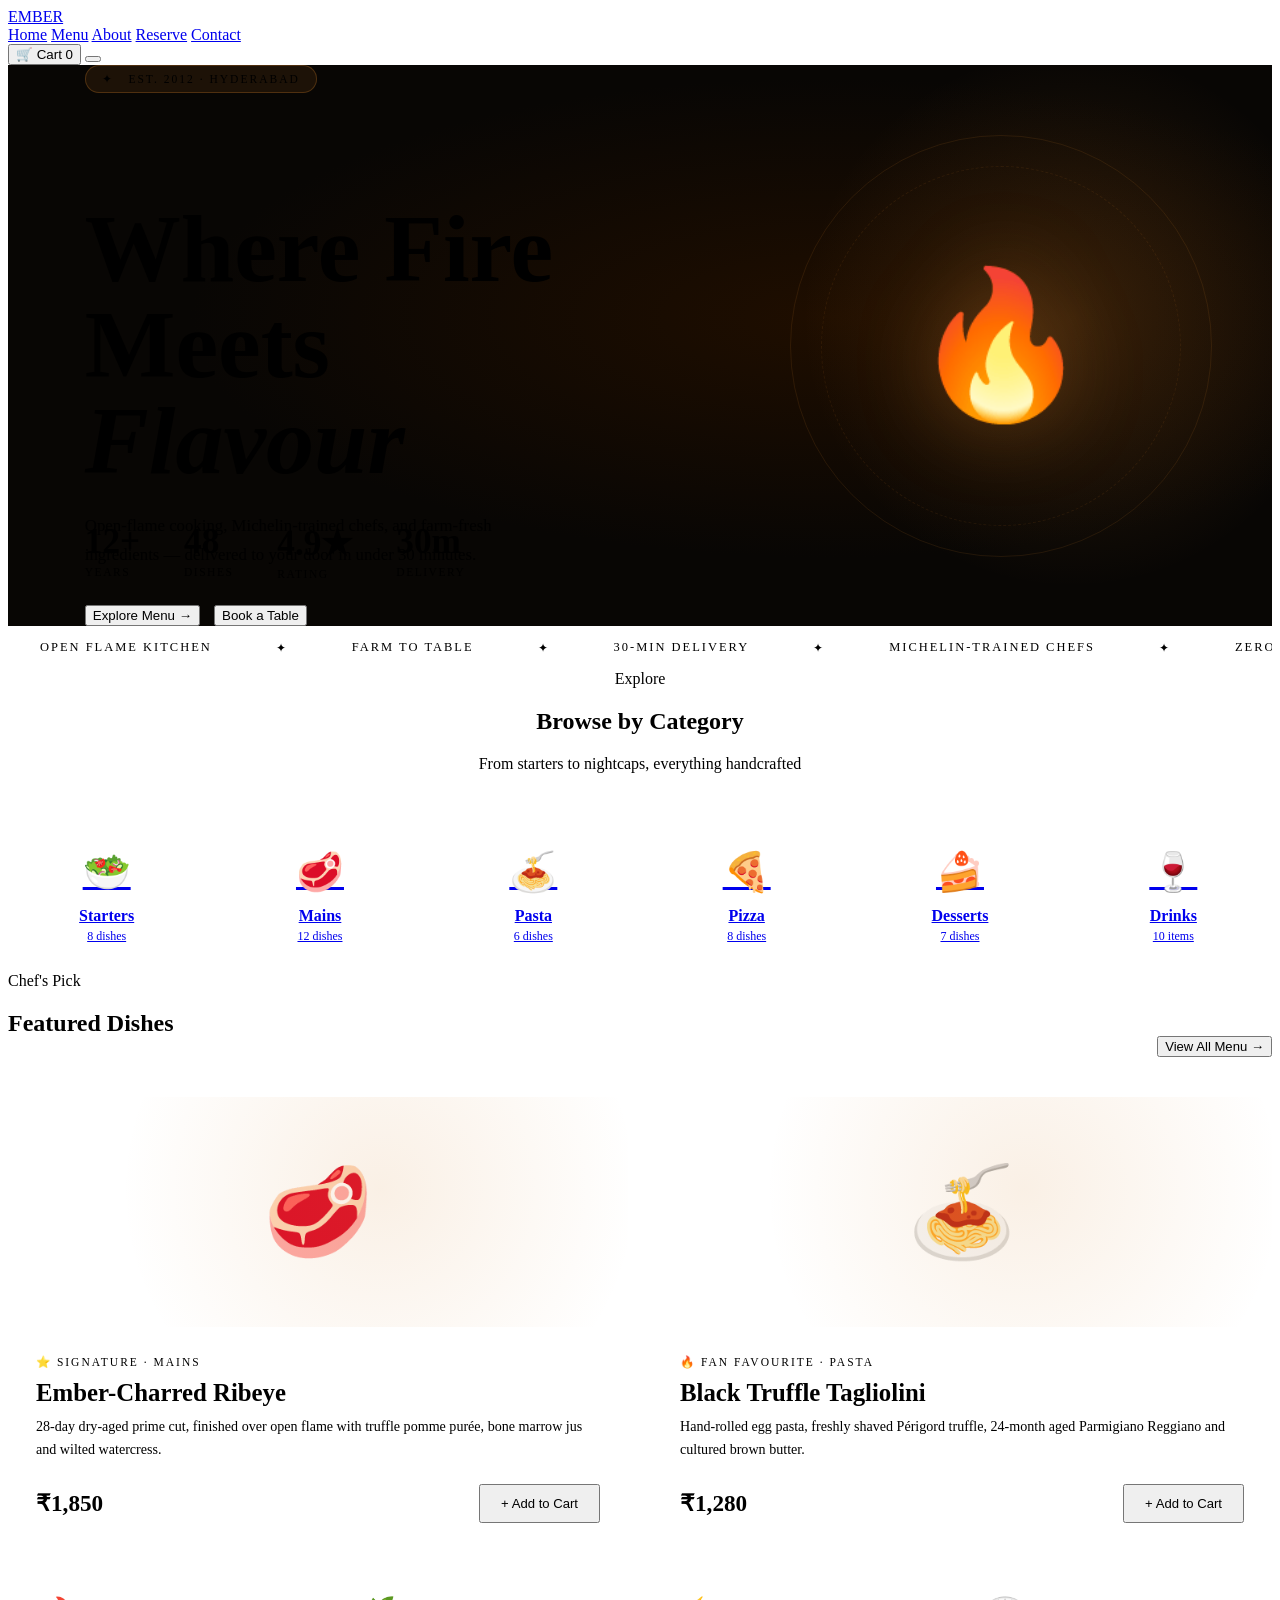
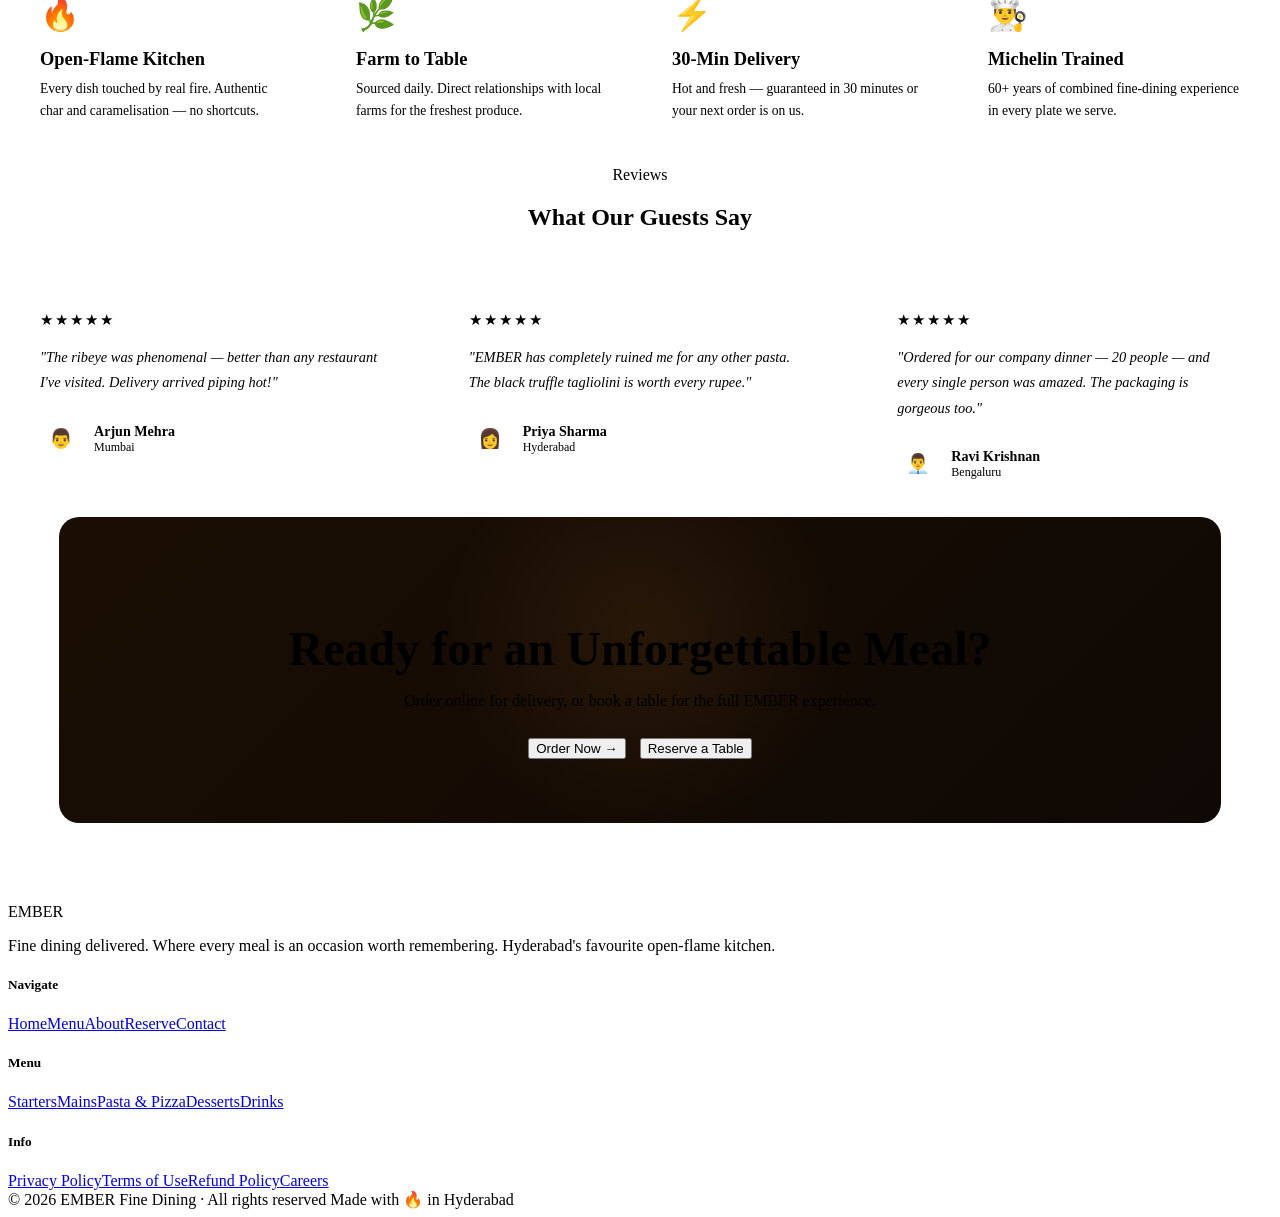
==== index.html @ 8a2ee0c1 "Create index.html" ====
<!DOCTYPE html>
<html lang="en">
<head>
<meta charset="UTF-8"><meta name="viewport" content="width=device-width,initial-scale=1">
<title>EMBER — Fine Dining & Delivery</title>
<link rel="stylesheet" href="style.css">
<style>
/* ── HERO ── */
.hero {
  position:relative; height:calc(100vh - var(--nav-h));
  display:flex; align-items:center;
  overflow:hidden;
  background: radial-gradient(ellipse at 65% 45%, #1f0e00 0%, #080604 55%);
}
.hero-glow {
  position:absolute; right:-80px; top:50%; transform:translateY(-55%);
  width:560px; height:560px; border-radius:50%;
  background: radial-gradient(circle, rgba(212,130,42,0.18) 0%, transparent 68%);
  pointer-events:none;
}
.hero-ring {
  position:absolute; right:60px; top:50%; transform:translateY(-50%);
  width:420px; height:420px; border-radius:50%;
  border:1px solid rgba(212,130,42,0.12);
  display:flex; align-items:center; justify-content:center;
}
.hero-ring::before {
  content:''; position:absolute; inset:30px; border-radius:50%;
  border:1px dashed rgba(212,130,42,0.1);
}
.hero-ring-inner { font-size:9rem; filter:drop-shadow(0 0 40px rgba(212,130,42,0.3)); }

.hero-content { position:relative; z-index:2; padding:0 clamp(24px,6vw,80px); max-width:680px; }
.hero-pill {
  display:inline-flex; align-items:center; gap:8px;
  background:rgba(212,130,42,0.1); border:1px solid rgba(212,130,42,0.28);
  color:var(--accent); padding:6px 16px; border-radius:50px;
  font-size:0.72rem; letter-spacing:2px; text-transform:uppercase; margin-bottom:28px;
}
.hero h1 {
  font-family:'Cormorant Garamond',serif;
  font-size:clamp(3.2rem,7.5vw,6rem); line-height:1.0; font-weight:700;
  margin-bottom:22px;
}
.hero h1 span { color:var(--accent); font-style:italic; }
.hero p { color:var(--muted); font-size:1.05rem; line-height:1.75; margin-bottom:36px; max-width:460px; }
.hero-cta { display:flex; gap:14px; flex-wrap:wrap; }

.hero-stats {
  position:absolute; bottom:44px; left:clamp(24px,6vw,80px);
  display:flex; gap:44px;
}
.stat-num { font-family:'Cormorant Garamond',serif; font-size:2.2rem; font-weight:700; color:var(--accent); display:block; }
.stat-label { font-size:0.72rem; color:var(--muted); letter-spacing:1.5px; text-transform:uppercase; }

/* ── MARQUEE ── */
.marquee-wrap { border-top:1px solid var(--border); border-bottom:1px solid var(--border); overflow:hidden; padding:14px 0; background:var(--surface); }
.marquee { display:flex; gap:0; white-space:nowrap; animation:marquee 22s linear infinite; }
.marquee span { padding:0 32px; color:var(--muted); font-size:0.78rem; letter-spacing:2px; text-transform:uppercase; }
.marquee span.dot { color:var(--accent); }
@keyframes marquee { from{transform:translateX(0)} to{transform:translateX(-50%)} }

/* ── CATEGORIES ── */
.cats-grid { display:grid; grid-template-columns:repeat(6,1fr); gap:16px; }
@media(max-width:900px){.cats-grid{grid-template-columns:repeat(3,1fr);}}
@media(max-width:500px){.cats-grid{grid-template-columns:repeat(2,1fr);}}
.cat-card {
  background:var(--surface); border:1px solid var(--border);
  border-radius:var(--radius); padding:28px 16px; text-align:center;
  cursor:pointer; transition:all .25s; position:relative; overflow:hidden;
}
.cat-card::after {
  content:''; position:absolute; inset:0;
  background:linear-gradient(135deg,rgba(212,130,42,0.07),transparent);
  opacity:0; transition:.25s;
}
.cat-card:hover { border-color:var(--accent); transform:translateY(-5px); box-shadow:var(--shadow); }
.cat-card:hover::after { opacity:1; }
.cat-emoji { font-size:2.4rem; margin-bottom:12px; display:block; }
.cat-name { font-family:'Cormorant Garamond',serif; font-weight:600; font-size:1rem; margin-bottom:4px; }
.cat-count { color:var(--muted); font-size:0.75rem; }

/* ── FEATURED ── */
.featured-grid { display:grid; grid-template-columns:1fr 1fr; gap:24px; }
@media(max-width:640px){.featured-grid{grid-template-columns:1fr;}}
.feat-card {
  background:var(--surface); border:1px solid var(--border); border-radius:16px;
  overflow:hidden; display:flex; flex-direction:column; transition:all .25s;
}
.feat-card:hover { box-shadow:var(--shadow); transform:translateY(-5px); border-color:rgba(212,130,42,0.35); }
.feat-img {
  height:230px; display:flex; align-items:center; justify-content:center;
  font-size:5.5rem; background:var(--surface2);
  border-bottom:1px solid var(--border); position:relative;
}
.feat-img-glow {
  position:absolute; inset:0;
  background:radial-gradient(circle at 60% 40%, rgba(212,130,42,0.12) 0%, transparent 65%);
}
.feat-body { padding:28px; flex:1; display:flex; flex-direction:column; }
.feat-cat { font-size:0.72rem; letter-spacing:2px; text-transform:uppercase; color:var(--accent); margin-bottom:10px; }
.feat-name { font-family:'Cormorant Garamond',serif; font-size:1.55rem; font-weight:700; margin-bottom:8px; }
.feat-desc { color:var(--muted); font-size:0.88rem; line-height:1.65; flex:1; margin-bottom:22px; }
.feat-foot { display:flex; align-items:center; justify-content:space-between; }
.feat-price { font-family:'Cormorant Garamond',serif; font-size:1.45rem; font-weight:700; color:var(--accent); }

/* ── WHY ── */
.why-bg { background:var(--surface); border-top:1px solid var(--border); border-bottom:1px solid var(--border); }
.why-grid { display:grid; grid-template-columns:repeat(4,1fr); gap:0; }
@media(max-width:768px){.why-grid{grid-template-columns:1fr 1fr;}}
.why-item {
  padding:44px 32px; border-right:1px solid var(--border);
  transition:background .2s;
}
.why-item:last-child { border-right:none; }
.why-item:hover { background:var(--surface2); }
.why-icon { font-size:2rem; margin-bottom:16px; }
.why-title { font-family:'Cormorant Garamond',serif; font-size:1.15rem; font-weight:700; margin-bottom:8px; }
.why-desc { color:var(--muted); font-size:0.85rem; line-height:1.65; }

/* ── TESTIMONIALS ── */
.testi-grid { display:grid; grid-template-columns:repeat(3,1fr); gap:22px; }
@media(max-width:768px){.testi-grid{grid-template-columns:1fr;}}
.testi-card {
  background:var(--surface); border:1px solid var(--border);
  border-radius:var(--radius); padding:32px;
}
.testi-stars { color:var(--gold); font-size:0.95rem; margin-bottom:16px; letter-spacing:2px; }
.testi-quote { color:var(--muted); font-size:0.9rem; line-height:1.75; margin-bottom:22px; font-style:italic; }
.testi-author { display:flex; align-items:center; gap:12px; }
.testi-av { width:42px; height:42px; border-radius:50%; background:var(--surface2); border:1px solid var(--border); display:flex; align-items:center; justify-content:center; font-size:1.2rem; flex-shrink:0; }
.testi-name { font-weight:600; font-size:0.88rem; }
.testi-city { color:var(--muted); font-size:0.75rem; }

/* ── CTA BAND ── */
.cta-band {
  background:linear-gradient(135deg, #1a0e04 0%, #0f0804 100%);
  border:1px solid var(--border); border-radius:20px; margin:0 clamp(16px,4vw,64px) 80px;
  padding:64px 48px; text-align:center; position:relative; overflow:hidden;
}
.cta-band::before {
  content:''; position:absolute; top:-80px; left:50%; transform:translateX(-50%);
  width:400px; height:400px; border-radius:50%;
  background:radial-gradient(circle, rgba(212,130,42,0.1) 0%, transparent 70%);
}
.cta-band h2 { font-family:'Cormorant Garamond',serif; font-size:clamp(1.8rem,4vw,3rem); font-weight:700; margin-bottom:14px; position:relative; }
.cta-band p { color:var(--muted); margin-bottom:28px; font-size:1rem; position:relative; }
</style>
</head>
<body>

<!-- NAV -->
<nav>
  <a class="nav-logo" href="index.html">EMBER</a>
  <div class="nav-center" id="navCenter">
    <a href="index.html">Home</a>
    <a href="menu.html">Menu</a>
    <a href="about.html">About</a>
    <a href="reservations.html">Reserve</a>
    <a href="contact.html">Contact</a>
  </div>
  <div class="nav-right">
    <a href="cart.html"><button class="btn-cart">🛒 Cart <span class="cart-badge">0</span></button></a>
    <button class="hamburger" id="hamburger"><span></span><span></span><span></span></button>
  </div>
</nav>

<div class="page-body">

<!-- HERO -->
<section class="hero">
  <div class="hero-glow"></div>
  <div class="hero-ring"><div class="hero-ring-inner">🔥</div></div>
  <div class="hero-content">
    <div class="hero-pill fade-up">✦ &nbsp; Est. 2012 · Hyderabad</div>
    <h1 class="fade-up delay-1">Where Fire Meets<br><span>Flavour</span></h1>
    <p class="fade-up delay-2">Open-flame cooking, Michelin-trained chefs, and farm-fresh ingredients — delivered to your door in under 30 minutes.</p>
    <div class="hero-cta fade-up delay-3">
      <a href="menu.html"><button class="btn btn-primary">Explore Menu →</button></a>
      <a href="reservations.html"><button class="btn btn-outline">Book a Table</button></a>
    </div>
  </div>
  <div class="hero-stats fade-up delay-4">
    <div><span class="stat-num">12+</span><span class="stat-label">Years</span></div>
    <div><span class="stat-num">48</span><span class="stat-label">Dishes</span></div>
    <div><span class="stat-num">4.9★</span><span class="stat-label">Rating</span></div>
    <div><span class="stat-num">30m</span><span class="stat-label">Delivery</span></div>
  </div>
</section>

<!-- MARQUEE -->
<div class="marquee-wrap">
  <div class="marquee">
    <span>Open Flame Kitchen</span><span class="dot">✦</span>
    <span>Farm to Table</span><span class="dot">✦</span>
    <span>30-Min Delivery</span><span class="dot">✦</span>
    <span>Michelin-Trained Chefs</span><span class="dot">✦</span>
    <span>Zero Food Waste</span><span class="dot">✦</span>
    <span>Fresh Daily</span><span class="dot">✦</span>
    <span>Open Flame Kitchen</span><span class="dot">✦</span>
    <span>Farm to Table</span><span class="dot">✦</span>
    <span>30-Min Delivery</span><span class="dot">✦</span>
    <span>Michelin-Trained Chefs</span><span class="dot">✦</span>
    <span>Zero Food Waste</span><span class="dot">✦</span>
    <span>Fresh Daily</span><span class="dot">✦</span>
  </div>
</div>

<!-- CATEGORIES -->
<section class="section">
  <div class="container">
    <div style="text-align:center;margin-bottom:48px;">
      <div class="section-label">Explore</div>
      <h2 class="section-title">Browse by Category</h2>
      <p class="section-sub">From starters to nightcaps, everything handcrafted</p>
    </div>
    <div class="cats-grid">
      <a href="menu.html?cat=starters"><div class="cat-card"><span class="cat-emoji">🥗</span><div class="cat-name">Starters</div><div class="cat-count">8 dishes</div></div></a>
      <a href="menu.html?cat=mains"><div class="cat-card"><span class="cat-emoji">🥩</span><div class="cat-name">Mains</div><div class="cat-count">12 dishes</div></div></a>
      <a href="menu.html?cat=pasta"><div class="cat-card"><span class="cat-emoji">🍝</span><div class="cat-name">Pasta</div><div class="cat-count">6 dishes</div></div></a>
      <a href="menu.html?cat=pizza"><div class="cat-card"><span class="cat-emoji">🍕</span><div class="cat-name">Pizza</div><div class="cat-count">8 dishes</div></div></a>
      <a href="menu.html?cat=desserts"><div class="cat-card"><span class="cat-emoji">🍰</span><div class="cat-name">Desserts</div><div class="cat-count">7 dishes</div></div></a>
      <a href="menu.html?cat=drinks"><div class="cat-card"><span class="cat-emoji">🍷</span><div class="cat-name">Drinks</div><div class="cat-count">10 items</div></div></a>
    </div>
  </div>
</section>

<!-- FEATURED -->
<section class="section" style="padding-top:0">
  <div class="container">
    <div style="display:flex;align-items:flex-end;justify-content:space-between;margin-bottom:40px;flex-wrap:wrap;gap:12px;">
      <div>
        <div class="section-label">Chef's Pick</div>
        <h2 class="section-title">Featured Dishes</h2>
      </div>
      <a href="menu.html"><button class="btn btn-outline" style="font-size:0.82rem;">View All Menu →</button></a>
    </div>
    <div class="featured-grid">
      <div class="feat-card">
        <div class="feat-img"><div class="feat-img-glow"></div>🥩</div>
        <div class="feat-body">
          <div class="feat-cat">⭐ Signature · Mains</div>
          <div class="feat-name">Ember-Charred Ribeye</div>
          <div class="feat-desc">28-day dry-aged prime cut, finished over open flame with truffle pomme purée, bone marrow jus and wilted watercress.</div>
          <div class="feat-foot">
            <div class="feat-price">₹1,850</div>
            <button class="btn btn-primary" style="padding:10px 20px;font-size:0.82rem;" onclick="addToCart({id:1,name:'Ember-Charred Ribeye',price:1850,emoji:'🥩',desc:'28-day dry-aged prime cut'})">+ Add to Cart</button>
          </div>
        </div>
      </div>
      <div class="feat-card">
        <div class="feat-img"><div class="feat-img-glow"></div>🍝</div>
        <div class="feat-body">
          <div class="feat-cat">🔥 Fan Favourite · Pasta</div>
          <div class="feat-name">Black Truffle Tagliolini</div>
          <div class="feat-desc">Hand-rolled egg pasta, freshly shaved Périgord truffle, 24-month aged Parmigiano Reggiano and cultured brown butter.</div>
          <div class="feat-foot">
            <div class="feat-price">₹1,280</div>
            <button class="btn btn-primary" style="padding:10px 20px;font-size:0.82rem;" onclick="addToCart({id:2,name:'Black Truffle Tagliolini',price:1280,emoji:'🍝',desc:'Hand-rolled egg pasta, black truffle'})">+ Add to Cart</button>
          </div>
        </div>
      </div>
    </div>
  </div>
</section>

<!-- WHY -->
<div class="why-bg section-sm">
  <div class="container">
    <div class="why-grid">
      <div class="why-item"><div class="why-icon">🔥</div><div class="why-title">Open-Flame Kitchen</div><div class="why-desc">Every dish touched by real fire. Authentic char and caramelisation — no shortcuts.</div></div>
      <div class="why-item"><div class="why-icon">🌿</div><div class="why-title">Farm to Table</div><div class="why-desc">Sourced daily. Direct relationships with local farms for the freshest produce.</div></div>
      <div class="why-item"><div class="why-icon">⚡</div><div class="why-title">30-Min Delivery</div><div class="why-desc">Hot and fresh — guaranteed in 30 minutes or your next order is on us.</div></div>
      <div class="why-item"><div class="why-icon">👨‍🍳</div><div class="why-title">Michelin Trained</div><div class="why-desc">60+ years of combined fine-dining experience in every plate we serve.</div></div>
    </div>
  </div>
</div>

<!-- TESTIMONIALS -->
<section class="section">
  <div class="container">
    <div style="text-align:center;margin-bottom:48px;">
      <div class="section-label">Reviews</div>
      <h2 class="section-title">What Our Guests Say</h2>
    </div>
    <div class="testi-grid">
      <div class="testi-card"><div class="testi-stars">★★★★★</div><div class="testi-quote">"The ribeye was phenomenal — better than any restaurant I've visited. Delivery arrived piping hot!"</div><div class="testi-author"><div class="testi-av">👨</div><div><div class="testi-name">Arjun Mehra</div><div class="testi-city">Mumbai</div></div></div></div>
      <div class="testi-card"><div class="testi-stars">★★★★★</div><div class="testi-quote">"EMBER has completely ruined me for any other pasta. The black truffle tagliolini is worth every rupee."</div><div class="testi-author"><div class="testi-av">👩</div><div><div class="testi-name">Priya Sharma</div><div class="testi-city">Hyderabad</div></div></div></div>
      <div class="testi-card"><div class="testi-stars">★★★★★</div><div class="testi-quote">"Ordered for our company dinner — 20 people — and every single person was amazed. The packaging is gorgeous too."</div><div class="testi-author"><div class="testi-av">👨‍💼</div><div><div class="testi-name">Ravi Krishnan</div><div class="testi-city">Bengaluru</div></div></div></div>
    </div>
  </div>
</section>

<!-- CTA BAND -->
<div class="cta-band">
  <h2>Ready for an Unforgettable Meal?</h2>
  <p>Order online for delivery, or book a table for the full EMBER experience.</p>
  <div style="display:flex;gap:14px;justify-content:center;flex-wrap:wrap;position:relative;">
    <a href="menu.html"><button class="btn btn-primary">Order Now →</button></a>
    <a href="reservations.html"><button class="btn btn-outline">Reserve a Table</button></a>
  </div>
</div>

<!-- FOOTER -->
<footer>
  <div class="footer-grid">
    <div class="footer-brand">
      <span class="footer-brand-logo">EMBER</span>
      <p>Fine dining delivered. Where every meal is an occasion worth remembering. Hyderabad's favourite open-flame kitchen.</p>
    </div>
    <div class="footer-col">
      <h5>Navigate</h5>
      <a href="index.html">Home</a><a href="menu.html">Menu</a><a href="about.html">About</a><a href="reservations.html">Reserve</a><a href="contact.html">Contact</a>
    </div>
    <div class="footer-col">
      <h5>Menu</h5>
      <a href="menu.html?cat=starters">Starters</a><a href="menu.html?cat=mains">Mains</a><a href="menu.html?cat=pasta">Pasta & Pizza</a><a href="menu.html?cat=desserts">Desserts</a><a href="menu.html?cat=drinks">Drinks</a>
    </div>
    <div class="footer-col">
      <h5>Info</h5>
      <a href="#">Privacy Policy</a><a href="#">Terms of Use</a><a href="#">Refund Policy</a><a href="#">Careers</a>
    </div>
  </div>
  <div class="footer-bottom">
    <span>© 2026 EMBER Fine Dining · All rights reserved</span>
    <span>Made with 🔥 in Hyderabad</span>
  </div>
</footer>

</div>
<div id="toast"></div>
<script src="app.js"></script>
</body>
</html>
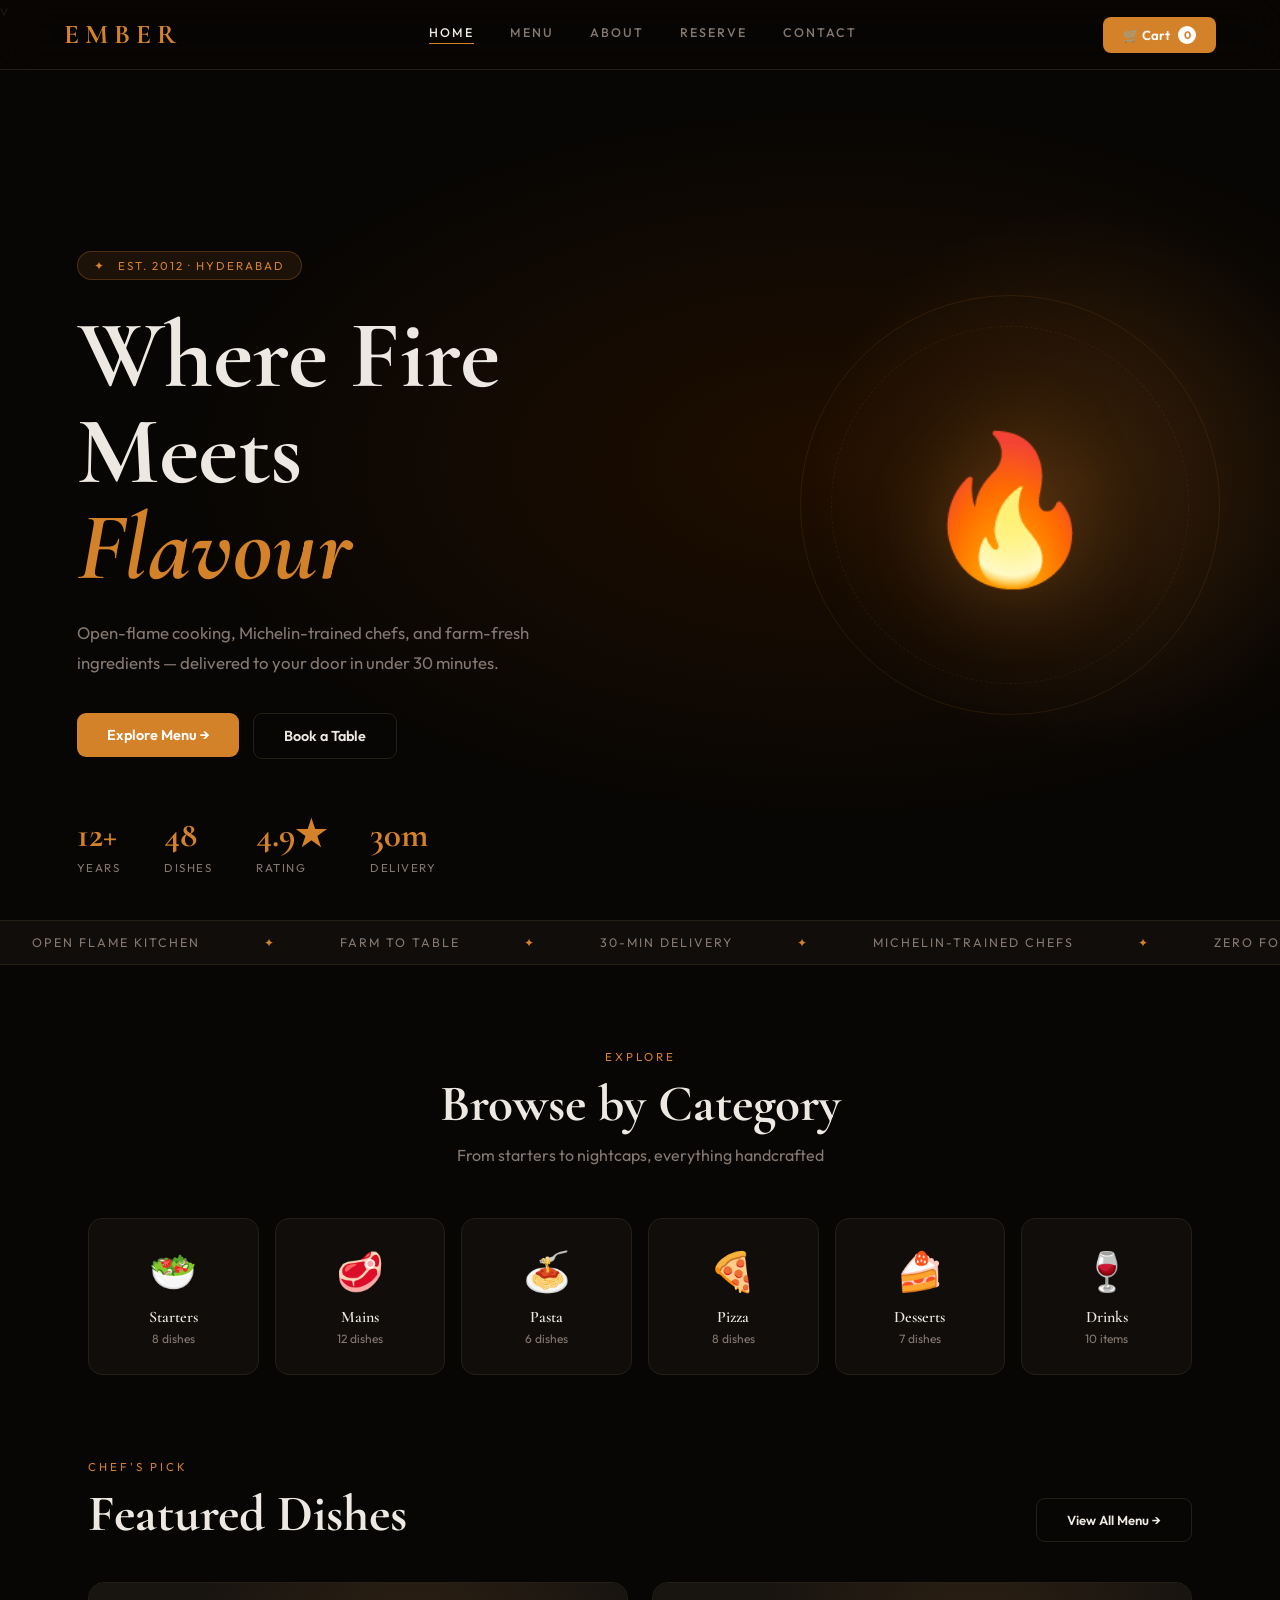
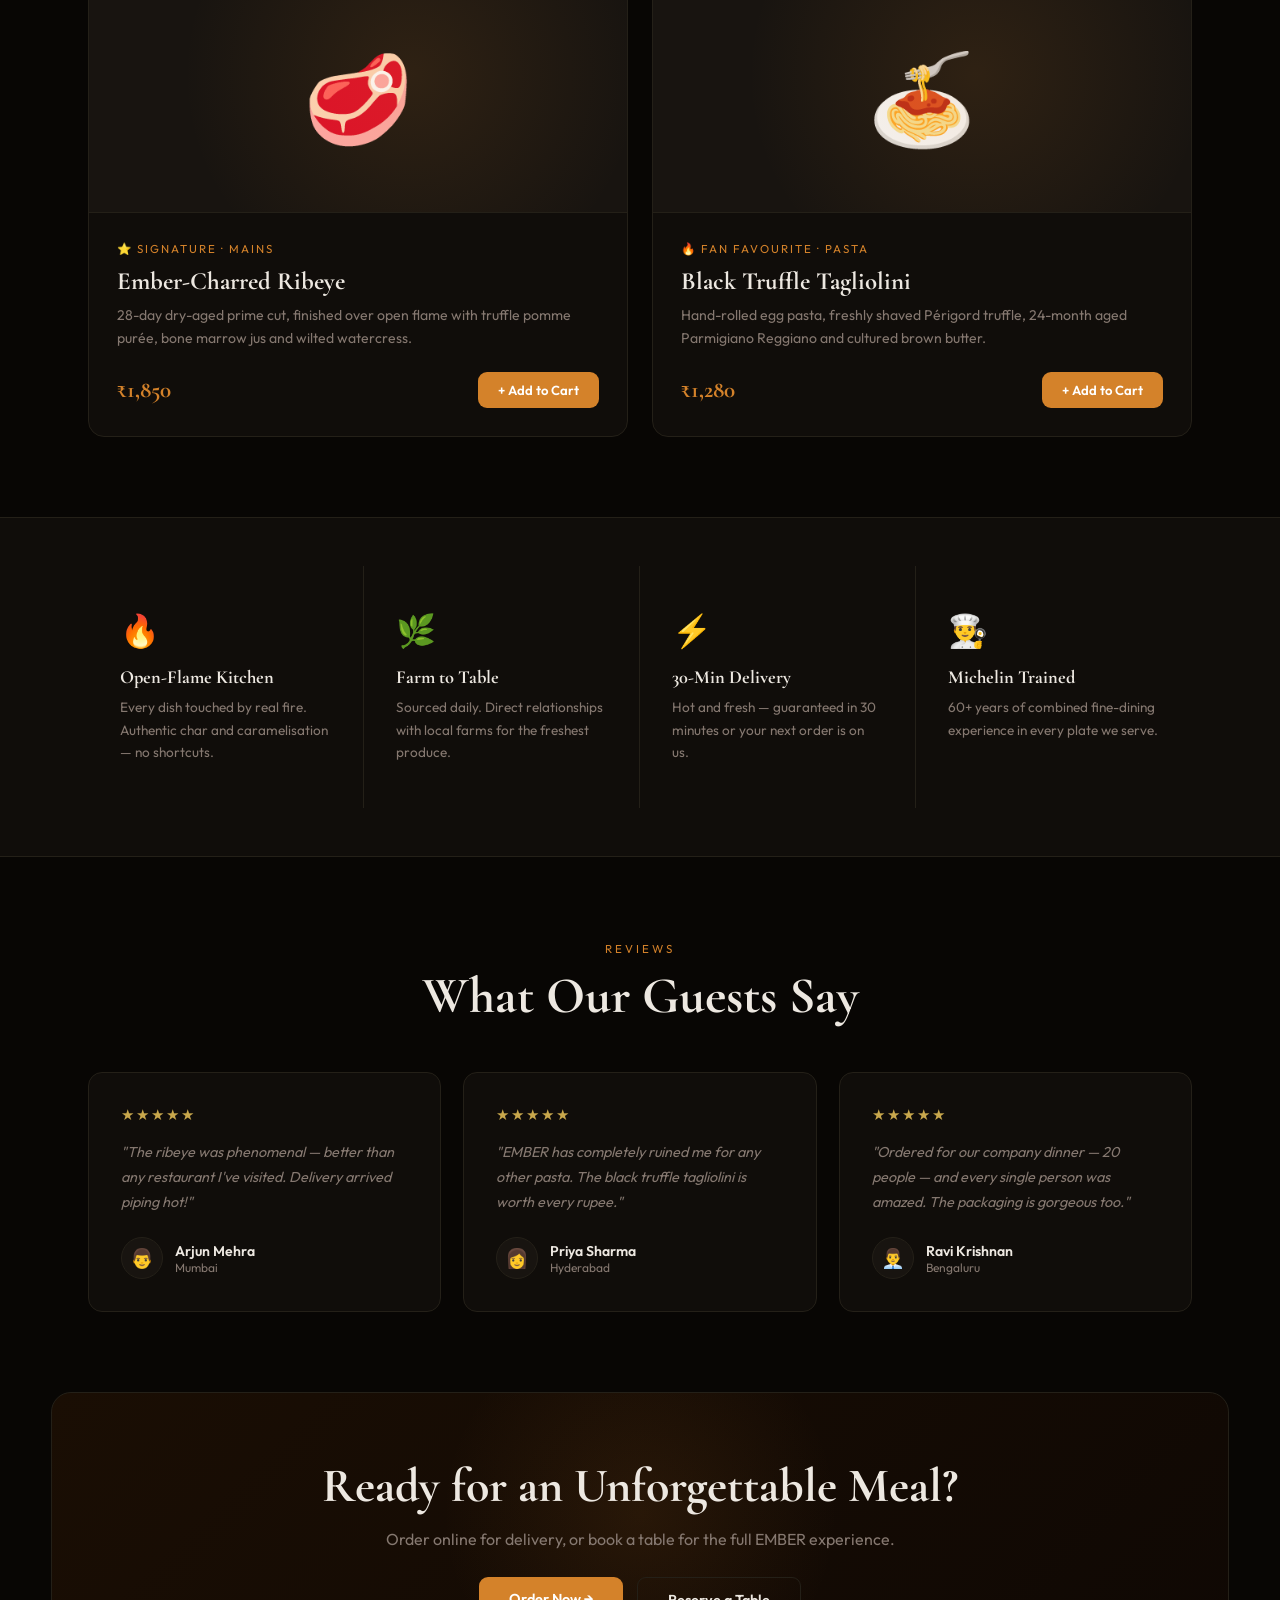
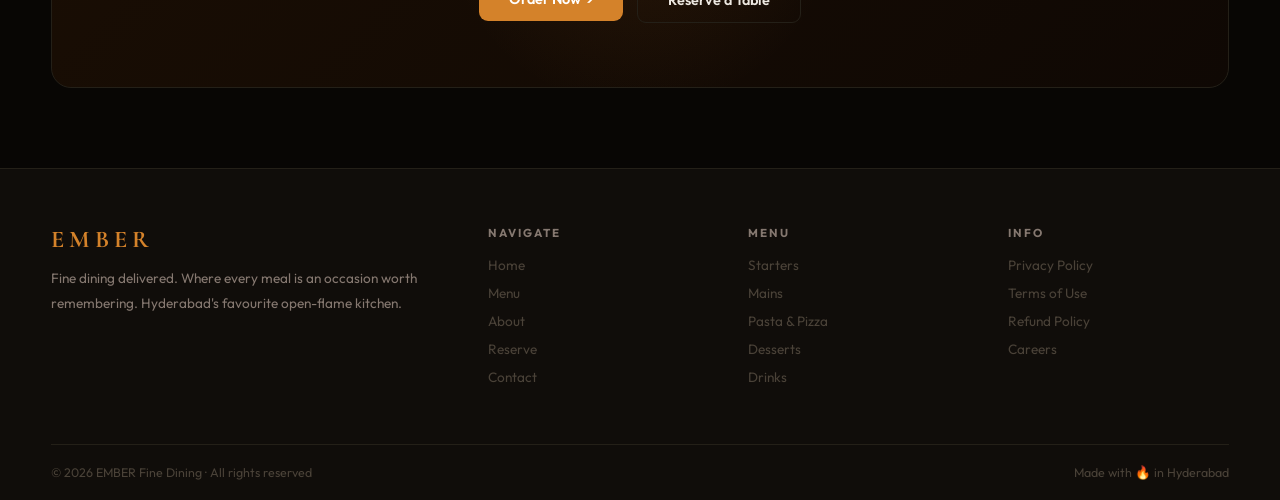
==== commit 06ec612f: "Update index.html" ====
--- a/index.html
+++ b/index.html
@@ -1,6 +1,13 @@
 <!DOCTYPE html>
 <html lang="en">
 <head>
+  <!-- Google Tag Manager -->
+<script>(function(w,d,s,l,i){w[l]=w[l]||[];w[l].push({'gtm.start':
+new Date().getTime(),event:'gtm.js'});var f=d.getElementsByTagName(s)[0],
+j=d.createElement(s),dl=l!='dataLayer'?'&l='+l:'';j.async=true;j.src=
+'https://www.googletagmanager.com/gtm.js?id='+i+dl;f.parentNode.insertBefore(j,f);
+})(window,document,'script','dataLayer','GTM-TTHWMVHZ');</script>
+<!-- End Google Tag Manager -->
 <meta charset="UTF-8"><meta name="viewport" content="width=device-width,initial-scale=1">
 <title>EMBER — Fine Dining & Delivery</title>
 <link rel="stylesheet" href="style.css">
@@ -148,6 +155,10 @@
 </style>
 </head>
 <body>
+  v<!-- Google Tag Manager (noscript) -->
+<noscript><iframe src="https://www.googletagmanager.com/ns.html?id=GTM-TTHWMVHZ"
+height="0" width="0" style="display:none;visibility:hidden"></iframe></noscript>
+<!-- End Google Tag Manager (noscript) -->
 
 <!-- NAV -->
 <nav>
--- a/style.css
+++ b/style.css
@@ -0,0 +1,218 @@
+@import url('https://fonts.googleapis.com/css2?family=Cormorant+Garamond:ital,wght@0,400;0,600;0,700;1,400;1,600&family=Outfit:wght@300;400;500;600&display=swap');
+
+:root {
+  --bg: #080604;
+  --surface: #100d0a;
+  --surface2: #181410;
+  --border: #242018;
+  --accent: #d4822a;
+  --accent2: #b86820;
+  --gold: #c9a84c;
+  --text: #ede8e1;
+  --muted: #857870;
+  --dim: #4a4238;
+  --green: #4a8c5c;
+  --red: #c94040;
+  --radius: 14px;
+  --shadow: 0 12px 40px rgba(0,0,0,0.6);
+  --nav-h: 70px;
+}
+
+*, *::before, *::after { margin:0; padding:0; box-sizing:border-box; }
+html { scroll-behavior:smooth; font-size:16px; }
+
+body {
+  font-family: 'Outfit', sans-serif;
+  background: var(--bg);
+  color: var(--text);
+  min-height: 100vh;
+  overflow-x: hidden;
+  -webkit-font-smoothing: antialiased;
+}
+
+a { text-decoration:none; color:inherit; }
+button { font-family:'Outfit',sans-serif; cursor:pointer; }
+input, select, textarea { font-family:'Outfit',sans-serif; }
+
+/* ── SCROLLBAR ── */
+::-webkit-scrollbar { width:5px; }
+::-webkit-scrollbar-track { background:var(--bg); }
+::-webkit-scrollbar-thumb { background:var(--border); border-radius:3px; }
+
+/* ── NAV ── */
+nav {
+  position:fixed; top:0; left:0; right:0; z-index:900;
+  height: var(--nav-h);
+  display:flex; align-items:center; justify-content:space-between;
+  padding: 0 clamp(16px,5vw,64px);
+  background: rgba(8,6,4,0.88);
+  backdrop-filter: blur(20px);
+  border-bottom: 1px solid var(--border);
+}
+.nav-logo {
+  font-family:'Cormorant Garamond',serif;
+  font-size:1.7rem; font-weight:700; letter-spacing:6px;
+  color:var(--accent); text-transform:uppercase;
+}
+.nav-center { display:flex; gap:36px; }
+.nav-center a {
+  font-size:0.78rem; font-weight:500;
+  letter-spacing:2px; text-transform:uppercase;
+  color:var(--muted); transition:color .2s;
+  position:relative; padding-bottom:4px;
+}
+.nav-center a::after {
+  content:''; position:absolute; bottom:0; left:0; right:0;
+  height:1px; background:var(--accent);
+  transform:scaleX(0); transition:transform .25s;
+}
+.nav-center a:hover, .nav-center a.active { color:var(--text); }
+.nav-center a:hover::after, .nav-center a.active::after { transform:scaleX(1); }
+.nav-right { display:flex; gap:14px; align-items:center; }
+
+.btn-cart {
+  display:flex; align-items:center; gap:8px;
+  background:var(--accent); color:#fff;
+  padding:9px 20px; border-radius:8px; border:none;
+  font-size:0.82rem; font-weight:600; transition:background .2s;
+}
+.btn-cart:hover { background:var(--accent2); }
+.cart-badge {
+  background:#fff; color:var(--accent);
+  border-radius:50%; width:18px; height:18px;
+  font-size:0.68rem; font-weight:700;
+  display:flex; align-items:center; justify-content:center;
+}
+
+.hamburger { display:none; flex-direction:column; gap:5px; background:none; border:none; padding:4px; }
+.hamburger span { width:22px; height:2px; background:var(--text); border-radius:2px; display:block; transition:.3s; }
+
+/* ── LAYOUT ── */
+.page-body { padding-top: var(--nav-h); }
+
+.container { max-width:1200px; margin:0 auto; padding:0 clamp(16px,4vw,48px); }
+
+.section { padding:80px 0; }
+.section-sm { padding:48px 0; }
+
+.section-label {
+  display:inline-block; color:var(--accent);
+  font-size:0.72rem; letter-spacing:3px; text-transform:uppercase;
+  margin-bottom:12px;
+}
+.section-title {
+  font-family:'Cormorant Garamond',serif;
+  font-size:clamp(2rem,4vw,3.2rem); font-weight:700; line-height:1.1;
+}
+.section-sub { color:var(--muted); font-size:1rem; line-height:1.7; margin-top:10px; }
+
+/* ── BUTTONS ── */
+.btn {
+  display:inline-flex; align-items:center; gap:8px;
+  padding:13px 30px; border-radius:9px; border:none;
+  font-size:0.9rem; font-weight:600; transition:all .2s;
+}
+.btn-primary { background:var(--accent); color:#fff; }
+.btn-primary:hover { background:var(--accent2); transform:translateY(-2px); }
+.btn-outline { background:transparent; color:var(--text); border:1px solid var(--border); }
+.btn-outline:hover { border-color:var(--muted); background:var(--surface); }
+
+/* ── CARD ── */
+.card {
+  background:var(--surface); border:1px solid var(--border);
+  border-radius:var(--radius); overflow:hidden;
+  transition:box-shadow .2s, transform .2s, border-color .2s;
+}
+.card:hover { box-shadow:var(--shadow); transform:translateY(-4px); border-color:rgba(212,130,42,0.35); }
+
+/* ── BADGE ── */
+.badge {
+  display:inline-flex; align-items:center; gap:4px;
+  padding:3px 10px; border-radius:50px;
+  font-size:0.68rem; font-weight:600; letter-spacing:0.5px; text-transform:uppercase;
+}
+.badge-hot { background:rgba(212,130,42,0.15); color:var(--accent); border:1px solid rgba(212,130,42,0.35); }
+.badge-new { background:rgba(74,140,92,0.15); color:var(--green); border:1px solid rgba(74,140,92,0.35); }
+.badge-spicy { background:rgba(201,64,64,0.15); color:var(--red); border:1px solid rgba(201,64,64,0.35); }
+
+/* ── FORM ── */
+.form-group { margin-bottom:18px; }
+.form-label { display:block; font-size:0.78rem; color:var(--muted); margin-bottom:7px; letter-spacing:.5px; text-transform:uppercase; }
+.form-input {
+  width:100%; padding:12px 16px; border-radius:9px;
+  border:1px solid var(--border); background:var(--surface2);
+  color:var(--text); font-size:0.92rem; outline:none; transition:border-color .2s;
+}
+.form-input:focus { border-color:var(--accent); }
+textarea.form-input { resize:vertical; min-height:130px; }
+select.form-input { cursor:pointer; }
+
+/* ── TOAST ── */
+#toast {
+  position:fixed; bottom:28px; right:28px; z-index:9999;
+  background:var(--surface); border:1px solid var(--accent);
+  color:var(--text); padding:13px 22px; border-radius:10px;
+  font-size:0.88rem; font-weight:500; max-width:320px;
+  transform:translateY(80px); opacity:0;
+  transition:all .35s cubic-bezier(.34,1.56,.64,1);
+  pointer-events:none;
+}
+#toast.show { transform:translateY(0); opacity:1; }
+
+/* ── FOOTER ── */
+footer {
+  background:var(--surface); border-top:1px solid var(--border);
+  padding:56px clamp(16px,4vw,64px) 0;
+}
+.footer-grid {
+  display:grid; grid-template-columns:1.8fr 1fr 1fr 1fr;
+  gap:40px; padding-bottom:48px; border-bottom:1px solid var(--border);
+}
+.footer-brand-logo {
+  font-family:'Cormorant Garamond',serif;
+  font-size:1.5rem; font-weight:700; letter-spacing:5px;
+  color:var(--accent); display:block; margin-bottom:12px;
+}
+.footer-brand p { color:var(--muted); font-size:0.85rem; line-height:1.8; }
+.footer-col h5 { font-size:0.72rem; letter-spacing:2px; text-transform:uppercase; color:var(--muted); margin-bottom:16px; }
+.footer-col a { display:block; color:var(--dim); font-size:0.85rem; margin-bottom:10px; transition:color .2s; }
+.footer-col a:hover { color:var(--text); }
+.footer-bottom {
+  display:flex; align-items:center; justify-content:space-between;
+  padding:20px 0; color:var(--dim); font-size:0.78rem;
+}
+
+/* ── QTY CONTROL ── */
+.qty-ctrl { display:flex; align-items:center; gap:12px; }
+.qty-btn {
+  width:32px; height:32px; border-radius:50%;
+  border:1px solid var(--border); background:var(--surface2); color:var(--text);
+  font-size:1rem; display:flex; align-items:center; justify-content:center;
+  transition:all .15s;
+}
+.qty-btn:hover { border-color:var(--accent); color:var(--accent); }
+.qty-val { font-weight:600; font-size:0.95rem; min-width:20px; text-align:center; }
+
+/* ── MOBILE ── */
+@media(max-width:768px) {
+  .nav-center { display:none; flex-direction:column; position:fixed; inset:0; top:var(--nav-h); background:var(--bg); padding:40px 24px; gap:24px; z-index:800; }
+  .nav-center.open { display:flex; }
+  .nav-center a { font-size:1.1rem; }
+  .hamburger { display:flex; }
+  .footer-grid { grid-template-columns:1fr 1fr; }
+  .footer-bottom { flex-direction:column; gap:6px; text-align:center; }
+}
+@media(max-width:480px) {
+  .footer-grid { grid-template-columns:1fr; }
+}
+
+/* PAGE ENTER ANIMATION */
+@keyframes fadeUp {
+  from { opacity:0; transform:translateY(24px); }
+  to   { opacity:1; transform:translateY(0); }
+}
+.fade-up { animation: fadeUp .6s ease both; }
+.delay-1 { animation-delay:.1s; }
+.delay-2 { animation-delay:.22s; }
+.delay-3 { animation-delay:.34s; }
+.delay-4 { animation-delay:.46s; }
